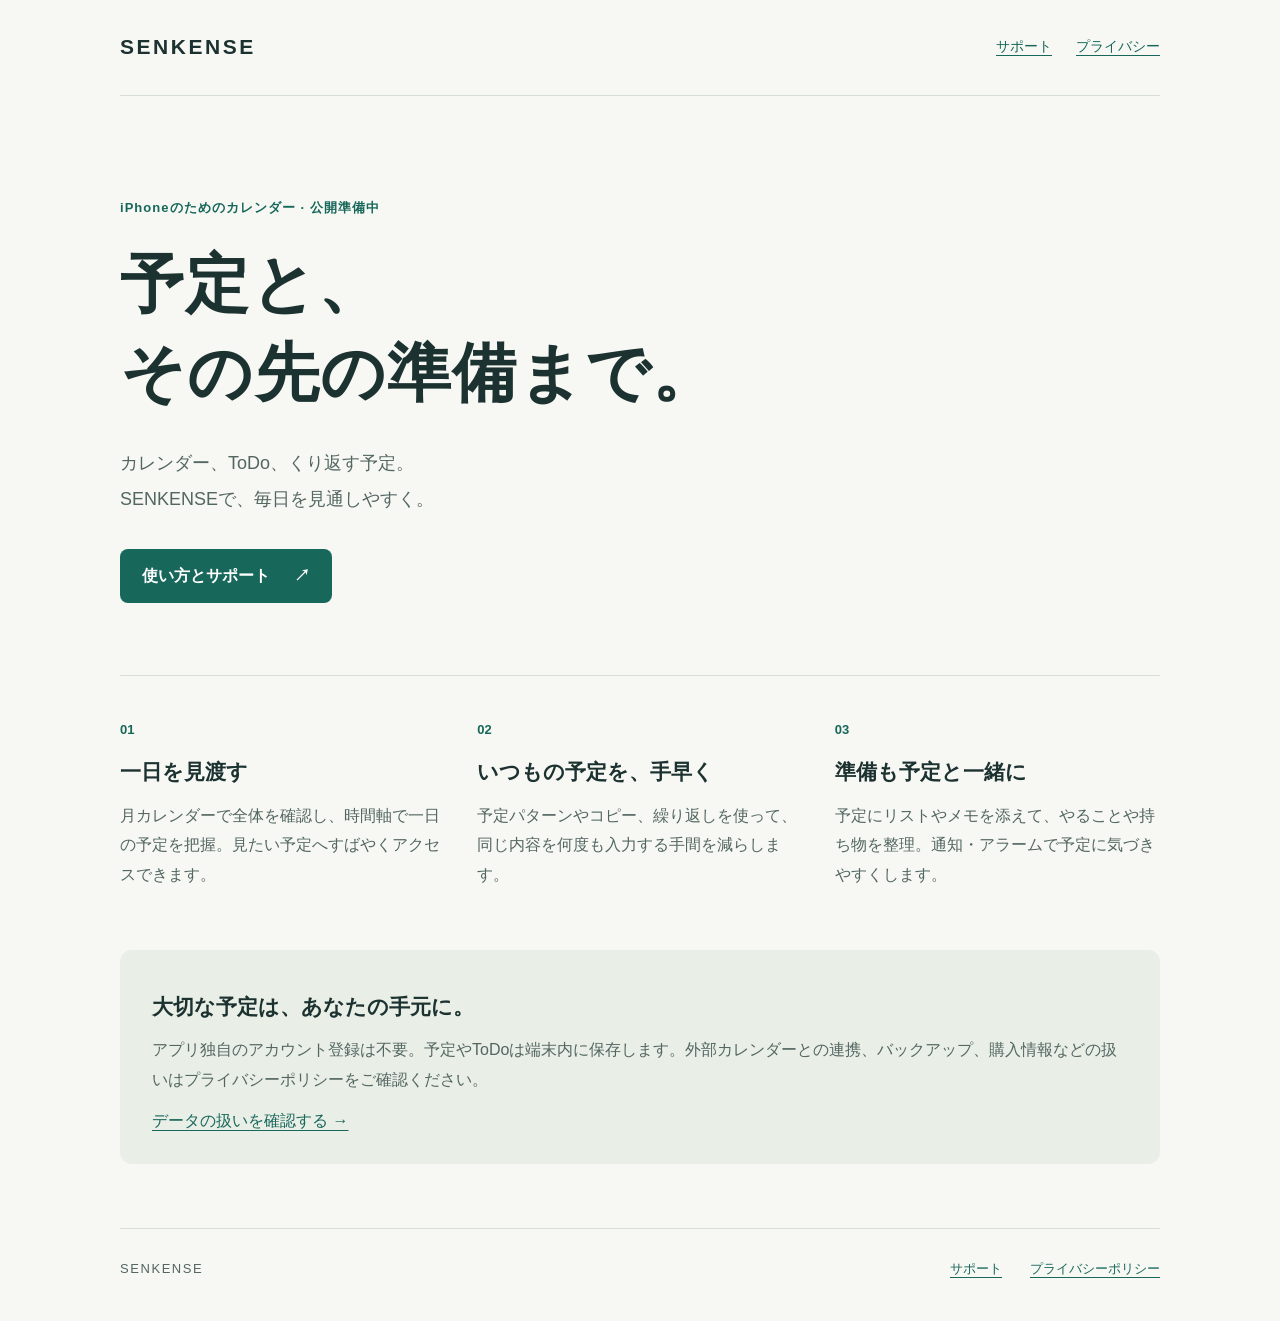
==== index.html @ 288b4764 "Add SENKENSE public information pages" ====
<!doctype html>
<html lang="ja">
<head>
  <meta charset="utf-8">
  <meta name="viewport" content="width=device-width, initial-scale=1">
  <meta name="description" content="SENKENSEは、予定・ToDo・準備をひとつにまとめるiPhone向けカレンダーアプリです。">
  <title>SENKENSE — 予定と、その先の準備まで。</title>
  <link rel="stylesheet" href="styles.css">
</head>
<body>
  <a class="skip" href="#main">本文へ移動</a>
  <header class="site-header"><a class="brand" href="index.html">SENKENSE</a><nav aria-label="メイン"><a href="support.html">サポート</a><a href="privacy.html">プライバシー</a></nav></header>
  <main id="main">
    <section class="hero">
      <p class="eyebrow">iPhoneのためのカレンダー · 公開準備中</p>
      <h1>予定と、<br>その先の準備まで。</h1>
      <p class="lead">カレンダー、ToDo、くり返す予定。<br>SENKENSEで、毎日を見通しやすく。</p>
      <a class="button" href="support.html">使い方とサポート <span aria-hidden="true">↗</span></a>
    </section>
    <section class="features" aria-label="アプリの特徴">
      <article><span class="number" aria-hidden="true">01</span><h2>一日を見渡す</h2><p>月カレンダーで全体を確認し、時間軸で一日の予定を把握。見たい予定へすばやくアクセスできます。</p></article>
      <article><span class="number" aria-hidden="true">02</span><h2>いつもの予定を、手早く</h2><p>予定パターンやコピー、繰り返しを使って、同じ内容を何度も入力する手間を減らします。</p></article>
      <article><span class="number" aria-hidden="true">03</span><h2>準備も予定と一緒に</h2><p>予定にリストやメモを添えて、やることや持ち物を整理。通知・アラームで予定に気づきやすくします。</p></article>
    </section>
    <section class="note"><h2>大切な予定は、あなたの手元に。</h2><p>アプリ独自のアカウント登録は不要。予定やToDoは端末内に保存します。外部カレンダーとの連携、バックアップ、購入情報などの扱いはプライバシーポリシーをご確認ください。</p><a href="privacy.html">データの扱いを確認する →</a></section>
  </main>
  <footer><span>SENKENSE</span><a href="support.html">サポート</a><a href="privacy.html">プライバシーポリシー</a></footer>
</body>
</html>
---- styles.css ----
:root { color-scheme: light; --ink:#1c3231; --muted:#536662; --accent:#17675a; --paper:#f7f8f3; --line:#d6ded7; }
* { box-sizing:border-box; }
body { margin:0; background:var(--paper); color:var(--ink); font-family:-apple-system,BlinkMacSystemFont,"Hiragino Sans","Noto Sans JP",sans-serif; font-size:16px; line-height:1.85; overflow-wrap:anywhere; }
a { color:var(--accent); text-underline-offset:4px; }
a:hover { text-decoration-thickness:2px; }
a:focus-visible, summary:focus-visible { outline:3px solid var(--accent); outline-offset:5px; }
.skip { position:absolute; left:16px; top:-100px; background:white; padding:12px; z-index:2; }
.skip:focus { top:12px; }
.site-header, main, footer { width:min(1040px,calc(100% - 64px)); margin-inline:auto; }
.site-header { display:flex; align-items:center; justify-content:space-between; gap:24px; padding-block:28px; border-bottom:1px solid var(--line); }
.brand { font-weight:800; letter-spacing:.12em; font-size:21px; text-decoration:none; color:var(--ink); }
nav { display:flex; flex-wrap:wrap; gap:24px; font-size:14px; }
.hero { padding:88px 0 72px; }
.eyebrow { font-size:13px; letter-spacing:.08em; color:var(--accent); font-weight:600; }
h1 { font-size:clamp(34px,5.8vw,64px); line-height:1.4; letter-spacing:.02em; margin:20px 0 26px; }
.lead { color:var(--muted); font-size:18px; line-height:2; }
.button { display:inline-flex; gap:24px; padding:12px 22px; margin-top:20px; background:var(--accent); color:white; border-radius:8px; text-decoration:none; font-weight:600; }
.features { display:grid; grid-template-columns:repeat(3,1fr); gap:32px; border-top:1px solid var(--line); padding-block:38px 48px; }
.number { color:var(--accent); font-size:13px; font-weight:700; }
h2 { font-size:21px; line-height:1.6; margin:12px 0; }
p { margin:12px 0; }
.features p, .note p { color:var(--muted); }
.note { background:#e9eee6; border-radius:12px; padding:28px 32px; margin-bottom:64px; }
footer { display:flex; flex-wrap:wrap; align-items:center; gap:16px 28px; border-top:1px solid var(--line); padding-block:28px 40px; color:var(--muted); font-size:13px; }
footer span { margin-right:auto; letter-spacing:.12em; }
.document { max-width:760px; padding-block:42px 64px; }
.document h1 { font-size:clamp(27px,4vw,38px); margin-bottom:12px; }
.document h2 { margin-top:36px; }
.document .meta { color:var(--muted); font-size:14px; }
.document li { margin-block:8px; }
.document ul, .document ol { padding-left:1.5em; }
details { border-bottom:1px solid var(--line); padding:20px 0; }
summary { cursor:pointer; font-weight:600; padding-right:12px; }
details p { color:var(--muted); }
.contact { border:1px solid var(--line); border-radius:12px; padding:24px; margin-top:36px; }
.contact h2 { margin-top:0; }
@media (max-width:600px) {
  .site-header, main, footer { width:calc(100% - 36px); }
  .site-header { align-items:flex-start; flex-direction:column; gap:10px; padding-block:18px; }
  nav { gap:22px; }
  .hero { padding:42px 0; }
  .lead { font-size:16px; }
  .features { grid-template-columns:1fr; gap:24px; padding-block:28px; }
  .features article + article { border-top:1px solid var(--line); padding-top:24px; }
  .note { padding:20px; margin-bottom:36px; }
  .document { padding-block:28px 40px; }
  footer span { flex-basis:100%; }
}
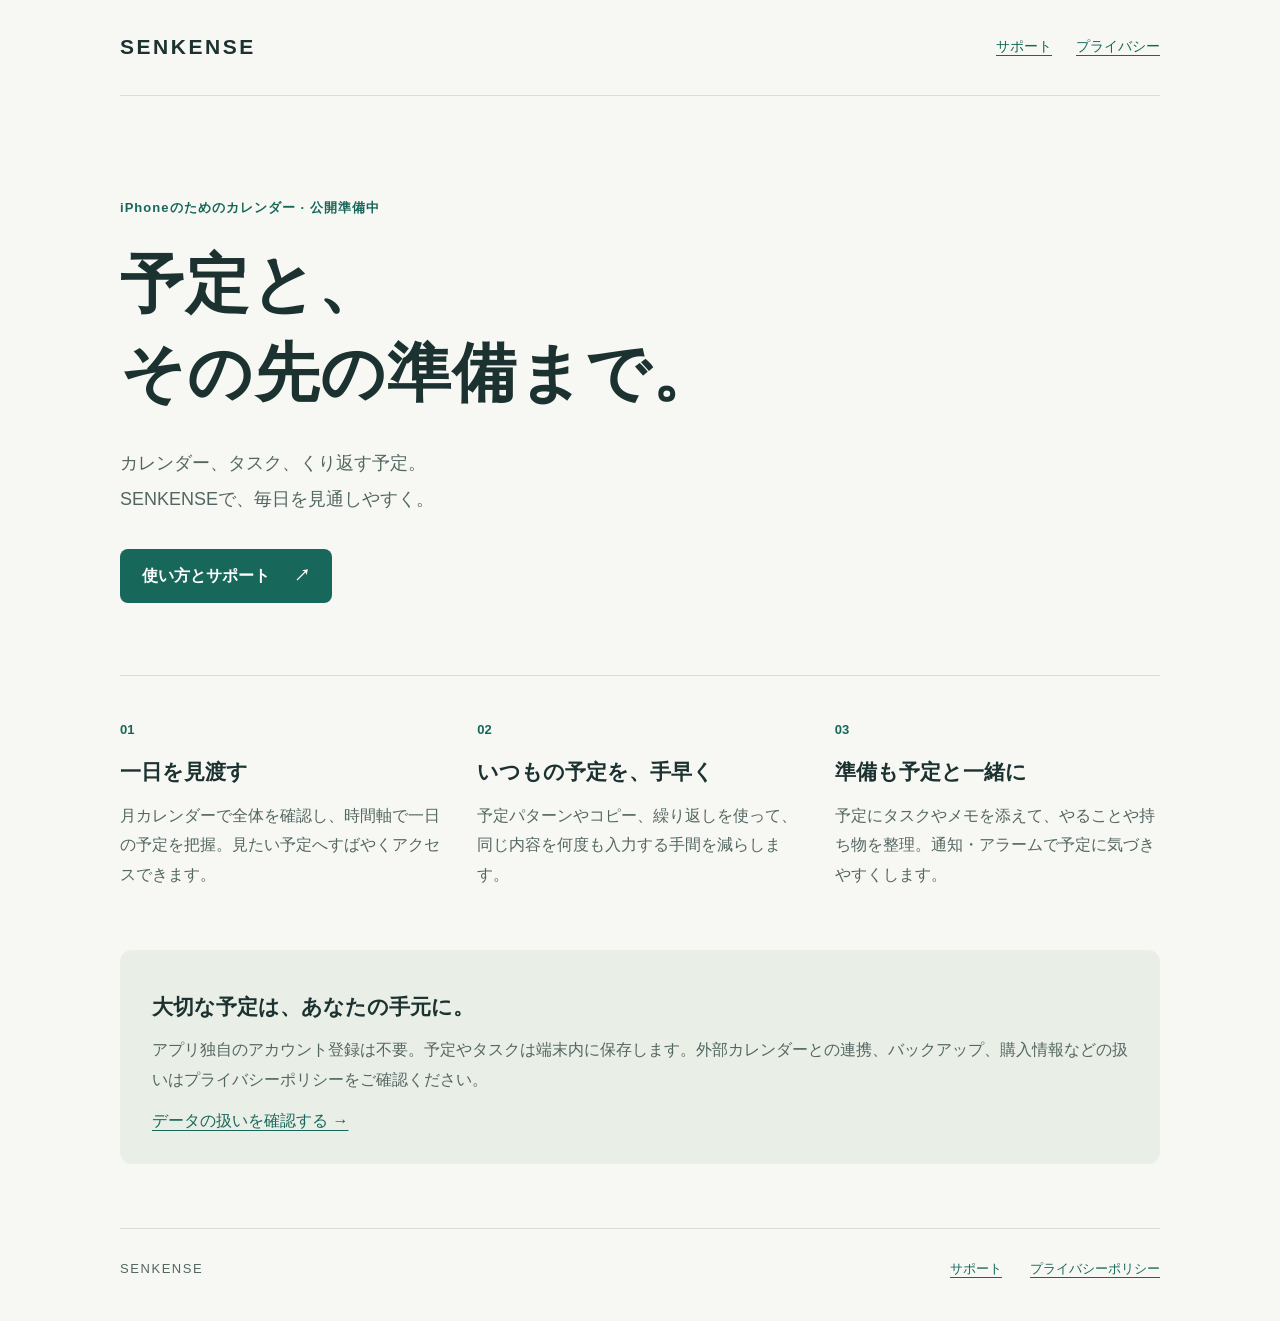
==== commit 2f497b15: "Update SENKENSE support and privacy information Align the three public pages with current task wordi" ====
--- a/index.html
+++ b/index.html
@@ -3,7 +3,7 @@
 <head>
   <meta charset="utf-8">
   <meta name="viewport" content="width=device-width, initial-scale=1">
-  <meta name="description" content="SENKENSEは、予定・ToDo・準備をひとつにまとめるiPhone向けカレンダーアプリです。">
+  <meta name="description" content="SENKENSEは、予定・タスク・準備をひとつにまとめるiPhone向けカレンダーアプリです。">
   <title>SENKENSE — 予定と、その先の準備まで。</title>
   <link rel="stylesheet" href="styles.css">
 </head>
@@ -14,15 +14,15 @@
     <section class="hero">
       <p class="eyebrow">iPhoneのためのカレンダー · 公開準備中</p>
       <h1>予定と、<br>その先の準備まで。</h1>
-      <p class="lead">カレンダー、ToDo、くり返す予定。<br>SENKENSEで、毎日を見通しやすく。</p>
+      <p class="lead">カレンダー、タスク、くり返す予定。<br>SENKENSEで、毎日を見通しやすく。</p>
       <a class="button" href="support.html">使い方とサポート <span aria-hidden="true">↗</span></a>
     </section>
     <section class="features" aria-label="アプリの特徴">
       <article><span class="number" aria-hidden="true">01</span><h2>一日を見渡す</h2><p>月カレンダーで全体を確認し、時間軸で一日の予定を把握。見たい予定へすばやくアクセスできます。</p></article>
       <article><span class="number" aria-hidden="true">02</span><h2>いつもの予定を、手早く</h2><p>予定パターンやコピー、繰り返しを使って、同じ内容を何度も入力する手間を減らします。</p></article>
-      <article><span class="number" aria-hidden="true">03</span><h2>準備も予定と一緒に</h2><p>予定にリストやメモを添えて、やることや持ち物を整理。通知・アラームで予定に気づきやすくします。</p></article>
+      <article><span class="number" aria-hidden="true">03</span><h2>準備も予定と一緒に</h2><p>予定にタスクやメモを添えて、やることや持ち物を整理。通知・アラームで予定に気づきやすくします。</p></article>
     </section>
-    <section class="note"><h2>大切な予定は、あなたの手元に。</h2><p>アプリ独自のアカウント登録は不要。予定やToDoは端末内に保存します。外部カレンダーとの連携、バックアップ、購入情報などの扱いはプライバシーポリシーをご確認ください。</p><a href="privacy.html">データの扱いを確認する →</a></section>
+    <section class="note"><h2>大切な予定は、あなたの手元に。</h2><p>アプリ独自のアカウント登録は不要。予定やタスクは端末内に保存します。外部カレンダーとの連携、バックアップ、購入情報などの扱いはプライバシーポリシーをご確認ください。</p><a href="privacy.html">データの扱いを確認する →</a></section>
   </main>
   <footer><span>SENKENSE</span><a href="support.html">サポート</a><a href="privacy.html">プライバシーポリシー</a></footer>
 </body>
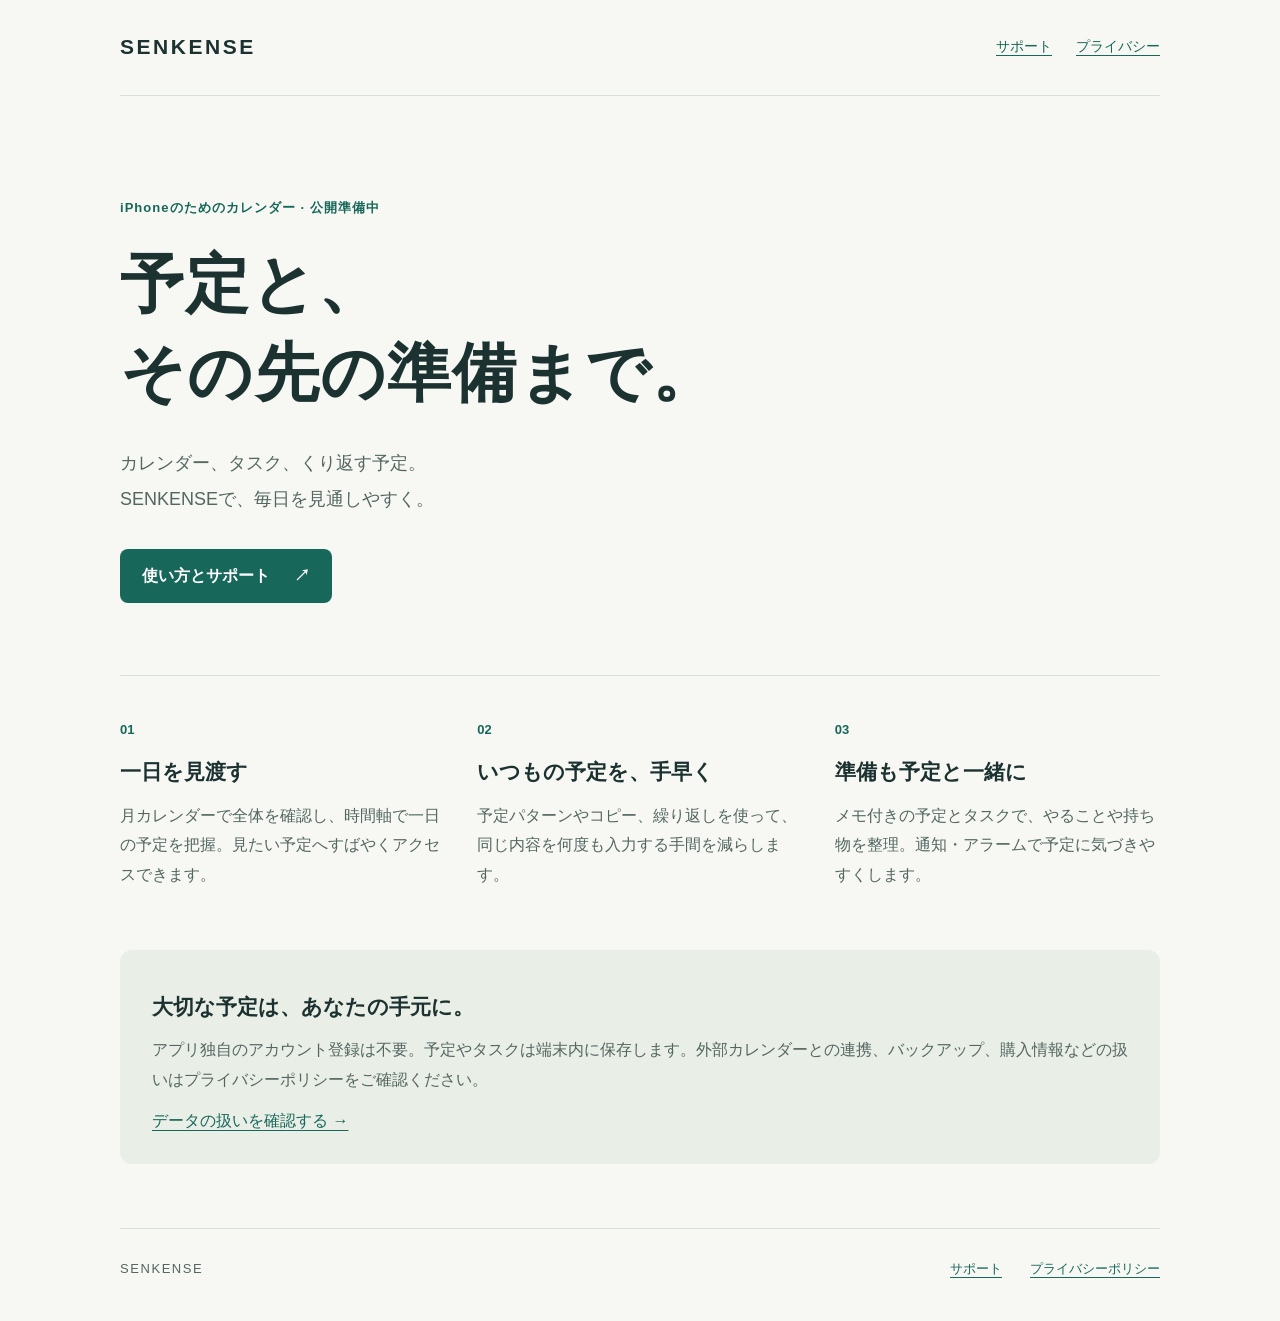
==== commit c09e5223: "Update support wording for current calendar and alarm controls" ====
--- a/index.html
+++ b/index.html
@@ -20,7 +20,7 @@
     <section class="features" aria-label="アプリの特徴">
       <article><span class="number" aria-hidden="true">01</span><h2>一日を見渡す</h2><p>月カレンダーで全体を確認し、時間軸で一日の予定を把握。見たい予定へすばやくアクセスできます。</p></article>
       <article><span class="number" aria-hidden="true">02</span><h2>いつもの予定を、手早く</h2><p>予定パターンやコピー、繰り返しを使って、同じ内容を何度も入力する手間を減らします。</p></article>
-      <article><span class="number" aria-hidden="true">03</span><h2>準備も予定と一緒に</h2><p>予定にタスクやメモを添えて、やることや持ち物を整理。通知・アラームで予定に気づきやすくします。</p></article>
+      <article><span class="number" aria-hidden="true">03</span><h2>準備も予定と一緒に</h2><p>メモ付きの予定とタスクで、やることや持ち物を整理。通知・アラームで予定に気づきやすくします。</p></article>
     </section>
     <section class="note"><h2>大切な予定は、あなたの手元に。</h2><p>アプリ独自のアカウント登録は不要。予定やタスクは端末内に保存します。外部カレンダーとの連携、バックアップ、購入情報などの扱いはプライバシーポリシーをご確認ください。</p><a href="privacy.html">データの扱いを確認する →</a></section>
   </main>
